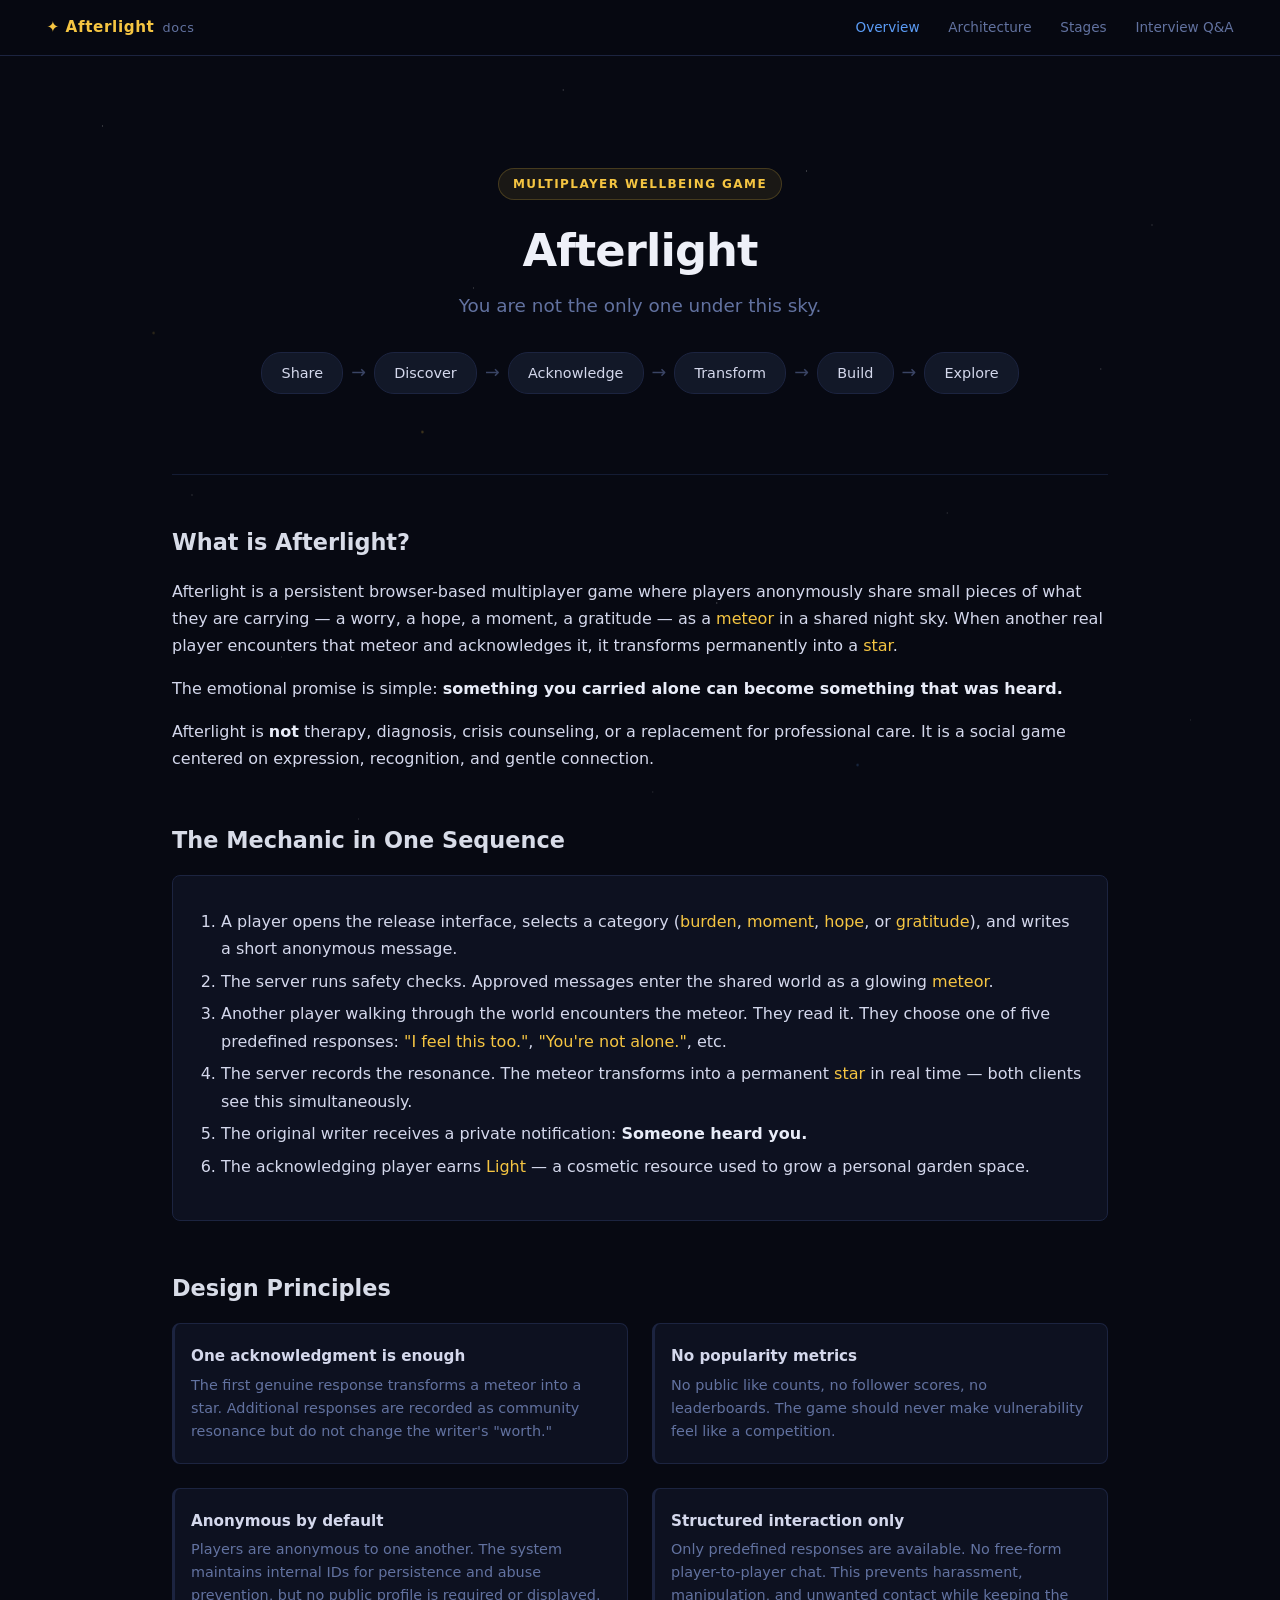
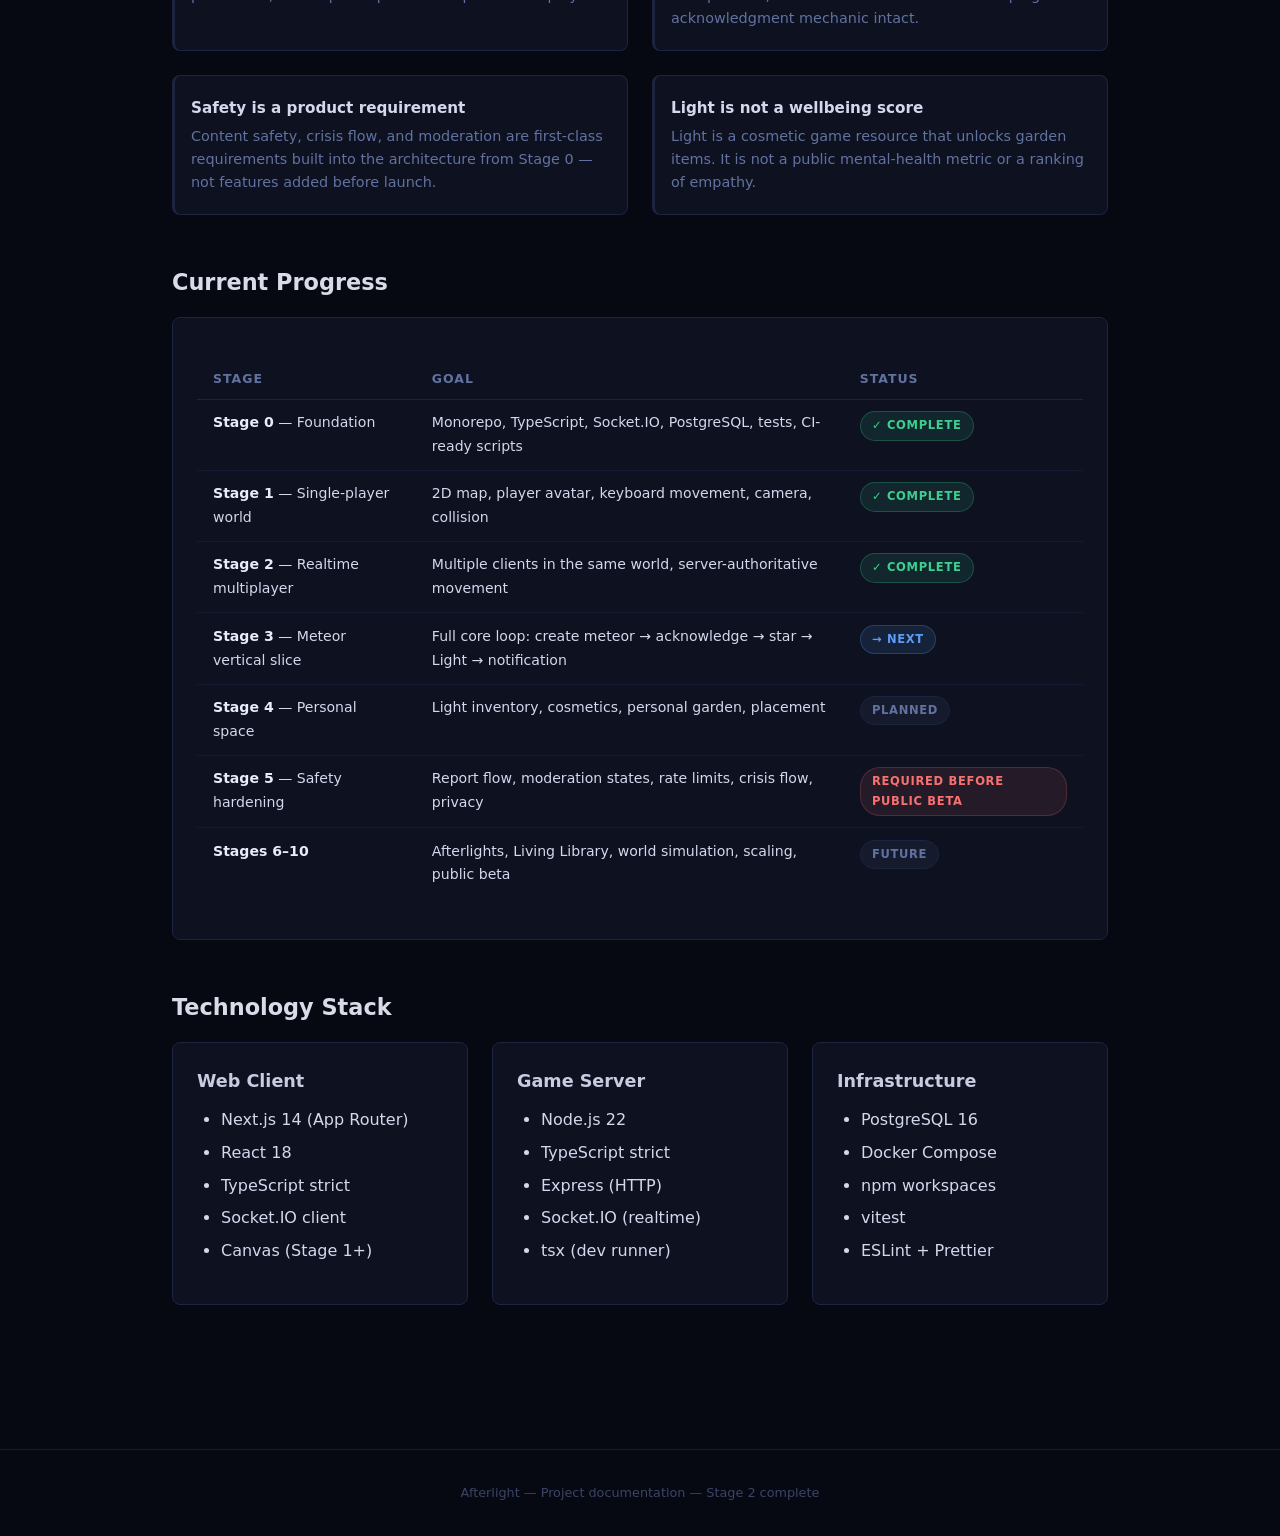
==== index.html @ d6224645 "docs: Afterlight documentation site — Stages 0-2 Covers architecture, development stages (0-2 comple" ====
<!DOCTYPE html>
<html lang="en">
<head>
  <meta charset="UTF-8">
  <meta name="viewport" content="width=device-width, initial-scale=1.0">
  <title>Afterlight — Project Overview</title>
  <link rel="stylesheet" href="style.css">
</head>
<body>
<nav>
  <a href="index.html" class="nav-brand">✦ Afterlight <span>docs</span></a>
  <a href="index.html" class="active">Overview</a>
  <a href="architecture.html">Architecture</a>
  <a href="stages.html">Stages</a>
  <a href="interview.html">Interview Q&amp;A</a>
</nav>

<div class="page">
<div class="container">

  <div class="hero">
    <div class="hero-tag">Multiplayer Wellbeing Game</div>
    <h1>Afterlight</h1>
    <p class="subtitle">You are not the only one under this sky.</p>
    <div class="loop-row">
      <span class="loop-step">Share</span>
      <span class="loop-arrow">→</span>
      <span class="loop-step">Discover</span>
      <span class="loop-arrow">→</span>
      <span class="loop-step">Acknowledge</span>
      <span class="loop-arrow">→</span>
      <span class="loop-step">Transform</span>
      <span class="loop-arrow">→</span>
      <span class="loop-step">Build</span>
      <span class="loop-arrow">→</span>
      <span class="loop-step">Explore</span>
    </div>
  </div>

  <div class="section">
    <h2>What is Afterlight?</h2>
    <p>
      Afterlight is a persistent browser-based multiplayer game where players anonymously share small pieces of what they are carrying — a worry, a hope, a moment, a gratitude — as a <em>meteor</em> in a shared night sky. When another real player encounters that meteor and acknowledges it, it transforms permanently into a <em>star</em>.
    </p>
    <p>
      The emotional promise is simple: <strong>something you carried alone can become something that was heard.</strong>
    </p>
    <p>
      Afterlight is <strong>not</strong> therapy, diagnosis, crisis counseling, or a replacement for professional care. It is a social game centered on expression, recognition, and gentle connection.
    </p>
  </div>

  <div class="section">
    <h2>The Mechanic in One Sequence</h2>
    <div class="card">
      <ol>
        <li>A player opens the release interface, selects a category (<em>burden</em>, <em>moment</em>, <em>hope</em>, or <em>gratitude</em>), and writes a short anonymous message.</li>
        <li>The server runs safety checks. Approved messages enter the shared world as a glowing <em>meteor</em>.</li>
        <li>Another player walking through the world encounters the meteor. They read it. They choose one of five predefined responses: <em>"I feel this too."</em>, <em>"You're not alone."</em>, etc.</li>
        <li>The server records the resonance. The meteor transforms into a permanent <em>star</em> in real time — both clients see this simultaneously.</li>
        <li>The original writer receives a private notification: <strong>Someone heard you.</strong></li>
        <li>The acknowledging player earns <em>Light</em> — a cosmetic resource used to grow a personal garden space.</li>
      </ol>
    </div>
  </div>

  <div class="section">
    <h2>Design Principles</h2>
    <div class="two-col">
      <div class="principle">
        <strong>One acknowledgment is enough</strong>
        The first genuine response transforms a meteor into a star. Additional responses are recorded as community resonance but do not change the writer's "worth."
      </div>
      <div class="principle">
        <strong>No popularity metrics</strong>
        No public like counts, no follower scores, no leaderboards. The game should never make vulnerability feel like a competition.
      </div>
      <div class="principle">
        <strong>Anonymous by default</strong>
        Players are anonymous to one another. The system maintains internal IDs for persistence and abuse prevention, but no public profile is required or displayed.
      </div>
      <div class="principle">
        <strong>Structured interaction only</strong>
        Only predefined responses are available. No free-form player-to-player chat. This prevents harassment, manipulation, and unwanted contact while keeping the acknowledgment mechanic intact.
      </div>
      <div class="principle">
        <strong>Safety is a product requirement</strong>
        Content safety, crisis flow, and moderation are first-class requirements built into the architecture from Stage 0 — not features added before launch.
      </div>
      <div class="principle">
        <strong>Light is not a wellbeing score</strong>
        Light is a cosmetic game resource that unlocks garden items. It is not a public mental-health metric or a ranking of empathy.
      </div>
    </div>
  </div>

  <div class="section">
    <h2>Current Progress</h2>
    <div class="card">
      <table>
        <thead>
          <tr>
            <th>Stage</th>
            <th>Goal</th>
            <th>Status</th>
          </tr>
        </thead>
        <tbody>
          <tr>
            <td><strong>Stage 0</strong> — Foundation</td>
            <td>Monorepo, TypeScript, Socket.IO, PostgreSQL, tests, CI-ready scripts</td>
            <td><span class="badge badge-complete">✓ Complete</span></td>
          </tr>
          <tr>
            <td><strong>Stage 1</strong> — Single-player world</td>
            <td>2D map, player avatar, keyboard movement, camera, collision</td>
            <td><span class="badge badge-complete">✓ Complete</span></td>
          </tr>
          <tr>
            <td><strong>Stage 2</strong> — Realtime multiplayer</td>
            <td>Multiple clients in the same world, server-authoritative movement</td>
            <td><span class="badge badge-complete">✓ Complete</span></td>
          </tr>
          <tr>
            <td><strong>Stage 3</strong> — Meteor vertical slice</td>
            <td>Full core loop: create meteor → acknowledge → star → Light → notification</td>
            <td><span class="badge badge-next">→ Next</span></td>
          </tr>
          <tr>
            <td><strong>Stage 4</strong> — Personal space</td>
            <td>Light inventory, cosmetics, personal garden, placement</td>
            <td><span class="badge badge-planned">Planned</span></td>
          </tr>
          <tr>
            <td><strong>Stage 5</strong> — Safety hardening</td>
            <td>Report flow, moderation states, rate limits, crisis flow, privacy</td>
            <td><span class="badge badge-safety">Required before public beta</span></td>
          </tr>
          <tr>
            <td><strong>Stages 6–10</strong></td>
            <td>Afterlights, Living Library, world simulation, scaling, public beta</td>
            <td><span class="badge badge-planned">Future</span></td>
          </tr>
        </tbody>
      </table>
    </div>
  </div>

  <div class="section">
    <h2>Technology Stack</h2>
    <div class="three-col">
      <div class="card">
        <h3>Web Client</h3>
        <ul>
          <li>Next.js 14 (App Router)</li>
          <li>React 18</li>
          <li>TypeScript strict</li>
          <li>Socket.IO client</li>
          <li>Canvas (Stage 1+)</li>
        </ul>
      </div>
      <div class="card">
        <h3>Game Server</h3>
        <ul>
          <li>Node.js 22</li>
          <li>TypeScript strict</li>
          <li>Express (HTTP)</li>
          <li>Socket.IO (realtime)</li>
          <li>tsx (dev runner)</li>
        </ul>
      </div>
      <div class="card">
        <h3>Infrastructure</h3>
        <ul>
          <li>PostgreSQL 16</li>
          <li>Docker Compose</li>
          <li>npm workspaces</li>
          <li>vitest</li>
          <li>ESLint + Prettier</li>
        </ul>
      </div>
    </div>
  </div>

</div>
</div>

<footer>
  Afterlight &mdash; Project documentation &mdash; Stage 2 complete
</footer>
</body>
</html>
---- style.css ----
/* ── Afterlight Docs Design System ───────────────────────────────────────── */

:root {
  --bg:           #07091200;
  --bg-page:      #070912;
  --bg-surface:   #0d1120;
  --bg-elevated:  #121828;
  --border:       #1c2440;
  --border-soft:  #141c34;

  --text:         #d4d8ec;
  --text-muted:   #6272a0;
  --text-faint:   #3a4464;

  --gold:         #f5c542;
  --gold-dim:     #a07c20;
  --blue:         #5b9cf6;
  --blue-dim:     #2a4a80;
  --green:        #3ecf8e;
  --green-dim:    #1a5c40;
  --orange:       #f59e0b;
  --orange-dim:   #6b4205;
  --purple:       #a78bfa;
  --red:          #f87171;

  --radius:       8px;
  --radius-sm:    4px;
  --shadow:       0 2px 16px rgba(0,0,0,0.4);
  --font-mono:    'SF Mono','Cascadia Code','Fira Mono',Consolas,monospace;
}

*, *::before, *::after { box-sizing: border-box; margin: 0; padding: 0; }

html { font-size: 16px; scroll-behavior: smooth; }

body {
  font-family: -apple-system, BlinkMacSystemFont, 'Segoe UI', system-ui, sans-serif;
  background-color: var(--bg-page);
  color: var(--text);
  line-height: 1.7;
  min-height: 100vh;
}

/* starfield */
body::before {
  content: '';
  position: fixed;
  inset: 0;
  background-image:
    radial-gradient(1px 1px at 8%   14%, rgba(255,255,255,.35) 0%, transparent 100%),
    radial-gradient(1px 1px at 22%  73%, rgba(255,255,255,.20) 0%, transparent 100%),
    radial-gradient(1px 1px at 37%  32%, rgba(255,255,255,.30) 0%, transparent 100%),
    radial-gradient(1px 1px at 51%  88%, rgba(255,255,255,.18) 0%, transparent 100%),
    radial-gradient(1px 1px at 63%  19%, rgba(255,255,255,.40) 0%, transparent 100%),
    radial-gradient(1px 1px at 74%  57%, rgba(255,255,255,.22) 0%, transparent 100%),
    radial-gradient(1px 1px at 86%  41%, rgba(255,255,255,.28) 0%, transparent 100%),
    radial-gradient(1px 1px at 93%  80%, rgba(255,255,255,.15) 0%, transparent 100%),
    radial-gradient(1px 1px at 15%  55%, rgba(255,255,255,.25) 0%, transparent 100%),
    radial-gradient(1px 1px at 44%  10%, rgba(255,255,255,.33) 0%, transparent 100%),
    radial-gradient(1px 1px at 78%   4%, rgba(255,255,255,.20) 0%, transparent 100%),
    radial-gradient(1px 1px at 56%  67%, rgba(255,255,255,.38) 0%, transparent 100%),
    radial-gradient(1px 1px at 28%  91%, rgba(255,255,255,.17) 0%, transparent 100%),
    radial-gradient(1px 1px at 90%  25%, rgba(255,255,255,.26) 0%, transparent 100%),
    radial-gradient(2px 2px at 33%  48%, rgba(245,197,66,.30) 0%, transparent 100%),
    radial-gradient(2px 2px at 67%  85%, rgba(91,156,246,.25) 0%, transparent 100%),
    radial-gradient(2px 2px at 12%  37%, rgba(245,197,66,.20) 0%, transparent 100%);
  pointer-events: none;
  z-index: 0;
}

/* ── Navigation ─────────────────────────────────────────────────────────── */

nav {
  position: sticky;
  top: 0;
  z-index: 100;
  background: rgba(7,9,18,.92);
  backdrop-filter: blur(12px);
  border-bottom: 1px solid var(--border);
  padding: 0 2rem;
  display: flex;
  align-items: center;
  gap: 0;
  height: 56px;
}

.nav-brand {
  font-size: .95rem;
  font-weight: 700;
  color: var(--gold);
  text-decoration: none;
  letter-spacing: .04em;
  margin-right: auto;
  display: flex;
  align-items: center;
  gap: .5rem;
}

.nav-brand span { color: var(--text-muted); font-weight: 400; font-size: .8rem; }

nav a {
  color: var(--text-muted);
  text-decoration: none;
  font-size: .85rem;
  padding: .4rem .9rem;
  border-radius: var(--radius-sm);
  transition: color .15s, background .15s;
}
nav a:hover { color: var(--text); background: var(--bg-elevated); }
nav a.active { color: var(--blue); }

/* ── Layout ─────────────────────────────────────────────────────────────── */

.page { position: relative; z-index: 1; }

.container {
  max-width: 1000px;
  margin: 0 auto;
  padding: 3rem 2rem 6rem;
}

.container-wide {
  max-width: 1200px;
  margin: 0 auto;
  padding: 3rem 2rem 6rem;
}

.two-col {
  display: grid;
  grid-template-columns: 1fr 1fr;
  gap: 1.5rem;
}

.three-col {
  display: grid;
  grid-template-columns: repeat(3, 1fr);
  gap: 1.5rem;
}

@media (max-width: 720px) {
  .two-col, .three-col { grid-template-columns: 1fr; }
  nav { padding: 0 1rem; }
  .container, .container-wide { padding: 2rem 1.2rem 4rem; }
}

/* ── Typography ─────────────────────────────────────────────────────────── */

.hero {
  text-align: center;
  padding: 4rem 0 3rem;
  border-bottom: 1px solid var(--border-soft);
  margin-bottom: 3rem;
}

.hero-tag {
  display: inline-block;
  font-size: .75rem;
  font-weight: 600;
  letter-spacing: .12em;
  text-transform: uppercase;
  color: var(--gold);
  background: rgba(245,197,66,.08);
  border: 1px solid rgba(245,197,66,.2);
  border-radius: 20px;
  padding: .3rem .9rem;
  margin-bottom: 1.5rem;
}

.hero h1 {
  font-size: 2.8rem;
  font-weight: 700;
  line-height: 1.2;
  color: #eef0f8;
  margin-bottom: .8rem;
  letter-spacing: -.02em;
}

.hero .subtitle {
  font-size: 1.15rem;
  color: var(--text-muted);
  max-width: 560px;
  margin: 0 auto 2rem;
  line-height: 1.6;
}

h1 { font-size: 2rem; font-weight: 700; color: #eef0f8; margin-bottom: 1.5rem; letter-spacing: -.02em; }
h2 { font-size: 1.4rem; font-weight: 600; color: #d8dce8; margin: 2.5rem 0 1rem; }
h3 { font-size: 1.1rem; font-weight: 600; color: #c8cce0; margin: 1.5rem 0 .6rem; }
h4 { font-size: .95rem; font-weight: 600; color: var(--text-muted); text-transform: uppercase; letter-spacing: .08em; margin: 1rem 0 .4rem; }

p { margin-bottom: 1rem; }
p:last-child { margin-bottom: 0; }

a { color: var(--blue); text-decoration: none; }
a:hover { text-decoration: underline; }

strong { color: #e8ecf8; font-weight: 600; }
em { color: var(--gold); font-style: normal; }

ul, ol { margin: .5rem 0 1rem 1.5rem; }
li { margin-bottom: .35rem; }

hr { border: none; border-top: 1px solid var(--border); margin: 2.5rem 0; }

/* ── Cards ──────────────────────────────────────────────────────────────── */

.card {
  background: var(--bg-surface);
  border: 1px solid var(--border);
  border-radius: var(--radius);
  padding: 1.5rem;
}

.card-header {
  display: flex;
  align-items: center;
  gap: .75rem;
  margin-bottom: 1rem;
}

.card h3 { margin-top: 0; }

.section { margin-bottom: 3rem; }

/* ── Code ───────────────────────────────────────────────────────────────── */

code {
  font-family: var(--font-mono);
  font-size: .82em;
  background: var(--bg-elevated);
  border: 1px solid var(--border);
  border-radius: 3px;
  padding: .1em .4em;
  color: var(--purple);
}

pre {
  font-family: var(--font-mono);
  font-size: .82rem;
  background: var(--bg-elevated);
  border: 1px solid var(--border);
  border-radius: var(--radius);
  padding: 1.25rem 1.5rem;
  overflow-x: auto;
  line-height: 1.6;
  color: #c8d0e8;
  margin: 1rem 0;
}

pre code {
  background: none;
  border: none;
  padding: 0;
  font-size: inherit;
  color: inherit;
}

.kw  { color: #a78bfa; }  /* keyword / type */
.st  { color: #86efac; }  /* string */
.cm  { color: #4a5568; }  /* comment */
.nb  { color: #5b9cf6; }  /* name/identifier */
.nu  { color: #f5c542; }  /* number */
.op  { color: #94a3b8; }  /* operator */

/* ── Badges ─────────────────────────────────────────────────────────────── */

.badge {
  display: inline-flex;
  align-items: center;
  gap: .35rem;
  font-size: .72rem;
  font-weight: 600;
  letter-spacing: .06em;
  text-transform: uppercase;
  padding: .25rem .7rem;
  border-radius: 20px;
}

.badge-complete  { background: rgba(62,207,142,.12); color: var(--green); border: 1px solid rgba(62,207,142,.25); }
.badge-next      { background: rgba(91,156,246,.12); color: var(--blue);  border: 1px solid rgba(91,156,246,.25); }
.badge-planned   { background: rgba(98,113,155,.10); color: var(--text-muted); border: 1px solid var(--border); }
.badge-safety    { background: rgba(248,113,113,.10); color: var(--red);  border: 1px solid rgba(248,113,113,.2); }

/* ── Stage Timeline ─────────────────────────────────────────────────────── */

.stage-list { display: flex; flex-direction: column; gap: 0; }

.stage-item {
  display: grid;
  grid-template-columns: 48px 1fr;
  gap: 0 1.25rem;
  position: relative;
}

.stage-item:not(:last-child) .stage-line { display: block; }

.stage-dot-wrap {
  display: flex;
  flex-direction: column;
  align-items: center;
  gap: 0;
}

.stage-dot {
  width: 36px;
  height: 36px;
  border-radius: 50%;
  display: flex;
  align-items: center;
  justify-content: center;
  font-size: .8rem;
  font-weight: 700;
  flex-shrink: 0;
  z-index: 1;
}

.stage-dot.complete  { background: rgba(62,207,142,.15); color: var(--green); border: 2px solid var(--green); }
.stage-dot.next      { background: rgba(91,156,246,.12); color: var(--blue);  border: 2px solid var(--blue); }
.stage-dot.planned   { background: var(--bg-elevated); color: var(--text-faint); border: 2px solid var(--border); }

.stage-line {
  display: none;
  width: 2px;
  flex: 1;
  background: var(--border);
  min-height: 1.5rem;
}

.stage-body {
  padding-bottom: 2rem;
}

.stage-body h3 { margin-top: .4rem; margin-bottom: .3rem; }
.stage-body p  { color: var(--text-muted); font-size: .9rem; }

/* ── Core Loop ──────────────────────────────────────────────────────────── */

.loop-row {
  display: flex;
  align-items: center;
  justify-content: center;
  flex-wrap: wrap;
  gap: .5rem;
  margin: 2rem 0;
}

.loop-step {
  background: var(--bg-elevated);
  border: 1px solid var(--border);
  border-radius: 20px;
  padding: .5rem 1.2rem;
  font-size: .9rem;
  font-weight: 500;
  color: var(--text);
}

.loop-arrow { color: var(--text-faint); font-size: 1.1rem; }

/* ── Architecture Diagram ───────────────────────────────────────────────── */

.arch-diagram {
  background: var(--bg-elevated);
  border: 1px solid var(--border);
  border-radius: var(--radius);
  padding: 2rem;
  font-family: var(--font-mono);
  font-size: .8rem;
  line-height: 1.8;
  color: #8892b0;
  overflow-x: auto;
}

.arch-diagram .hl  { color: #e8ecf8; }
.arch-diagram .acc { color: var(--blue); }
.arch-diagram .grn { color: var(--green); }
.arch-diagram .gld { color: var(--gold); }
.arch-diagram .pur { color: var(--purple); }

/* ── Q&A Accordion ──────────────────────────────────────────────────────── */

.qa-section { margin-bottom: 3rem; }

.qa-section h2 {
  display: flex;
  align-items: center;
  gap: .75rem;
  font-size: 1.1rem;
  color: var(--text-muted);
  text-transform: uppercase;
  letter-spacing: .1em;
  margin-bottom: 1rem;
}

.qa-section h2 .qa-icon {
  width: 28px;
  height: 28px;
  border-radius: 50%;
  display: flex;
  align-items: center;
  justify-content: center;
  font-size: .8rem;
}

details {
  background: var(--bg-surface);
  border: 1px solid var(--border);
  border-radius: var(--radius);
  margin-bottom: .75rem;
  overflow: hidden;
}

details[open] { border-color: var(--blue-dim); }

summary {
  padding: 1rem 1.25rem;
  cursor: pointer;
  font-weight: 500;
  font-size: .95rem;
  color: #c8d0e8;
  display: flex;
  align-items: flex-start;
  gap: .75rem;
  list-style: none;
  user-select: none;
  transition: background .15s;
}

summary::-webkit-details-marker { display: none; }
summary:hover { background: var(--bg-elevated); }

summary::before {
  content: '›';
  color: var(--text-muted);
  font-size: 1.1rem;
  line-height: 1.2;
  transition: transform .2s;
  flex-shrink: 0;
}

details[open] summary::before { transform: rotate(90deg); color: var(--blue); }
details[open] summary { color: #e8ecf8; }

.qa-answer {
  padding: 0 1.25rem 1.25rem 2.75rem;
  font-size: .93rem;
  line-height: 1.75;
  color: var(--text-muted);
  border-top: 1px solid var(--border-soft);
  padding-top: 1rem;
}

.qa-answer p { margin-bottom: .85rem; }
.qa-answer p:last-child { margin-bottom: 0; }
.qa-answer strong { color: var(--text); }
.qa-answer ul { margin: .5rem 0 .85rem 1.25rem; }
.qa-answer li { margin-bottom: .4rem; }

/* ── ADR List ───────────────────────────────────────────────────────────── */

.adr-list { display: flex; flex-direction: column; gap: 1rem; }

.adr-card {
  background: var(--bg-surface);
  border: 1px solid var(--border);
  border-radius: var(--radius);
  padding: 1.25rem 1.5rem;
  border-left: 3px solid var(--blue-dim);
}

.adr-card h3 { margin-top: 0; font-size: 1rem; color: #d8dce8; }
.adr-card h3 span { color: var(--text-muted); font-weight: 400; font-size: .85rem; margin-right: .5rem; }
.adr-card p { font-size: .9rem; color: var(--text-muted); margin-bottom: .5rem; }
.adr-card p:last-child { margin-bottom: 0; }

/* ── Principle Cards ────────────────────────────────────────────────────── */

.principle {
  background: var(--bg-surface);
  border: 1px solid var(--border);
  border-radius: var(--radius);
  padding: 1.25rem;
  font-size: .9rem;
  color: var(--text-muted);
  line-height: 1.6;
  position: relative;
  padding-left: 1rem;
  border-left: 3px solid var(--border);
}

.principle strong { display: block; color: var(--text); margin-bottom: .3rem; font-size: .95rem; }

/* ── Table ──────────────────────────────────────────────────────────────── */

table { width: 100%; border-collapse: collapse; font-size: .88rem; margin: 1rem 0; }
th { text-align: left; color: var(--text-muted); font-size: .78rem; text-transform: uppercase; letter-spacing: .08em; padding: .6rem 1rem; border-bottom: 1px solid var(--border); }
td { padding: .7rem 1rem; border-bottom: 1px solid var(--border-soft); color: var(--text); vertical-align: top; }
tr:last-child td { border-bottom: none; }
tr:hover td { background: rgba(255,255,255,.02); }

/* ── Footer ─────────────────────────────────────────────────────────────── */

footer {
  position: relative;
  z-index: 1;
  text-align: center;
  padding: 2rem;
  border-top: 1px solid var(--border-soft);
  color: var(--text-faint);
  font-size: .8rem;
}

/* ── Scrollbar ──────────────────────────────────────────────────────────── */

::-webkit-scrollbar { width: 6px; height: 6px; }
::-webkit-scrollbar-track { background: var(--bg-page); }
::-webkit-scrollbar-thumb { background: var(--border); border-radius: 3px; }
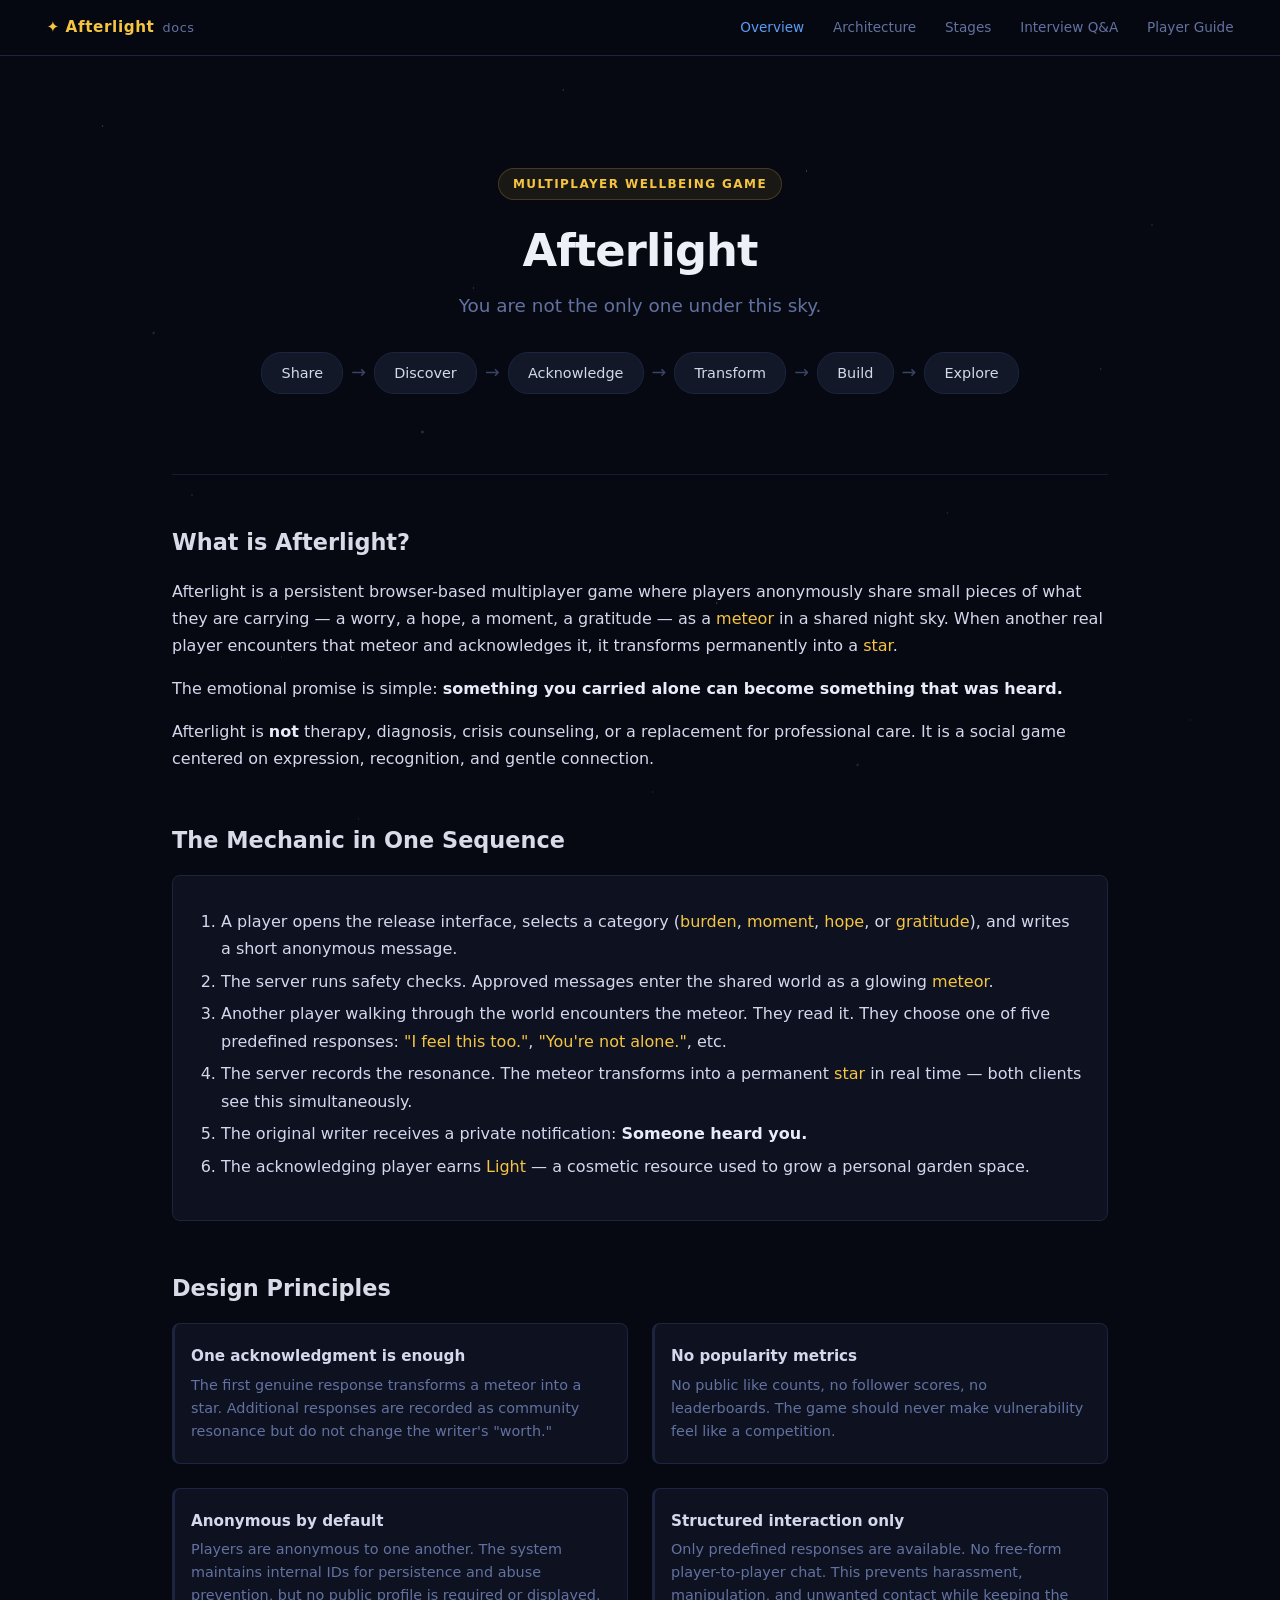
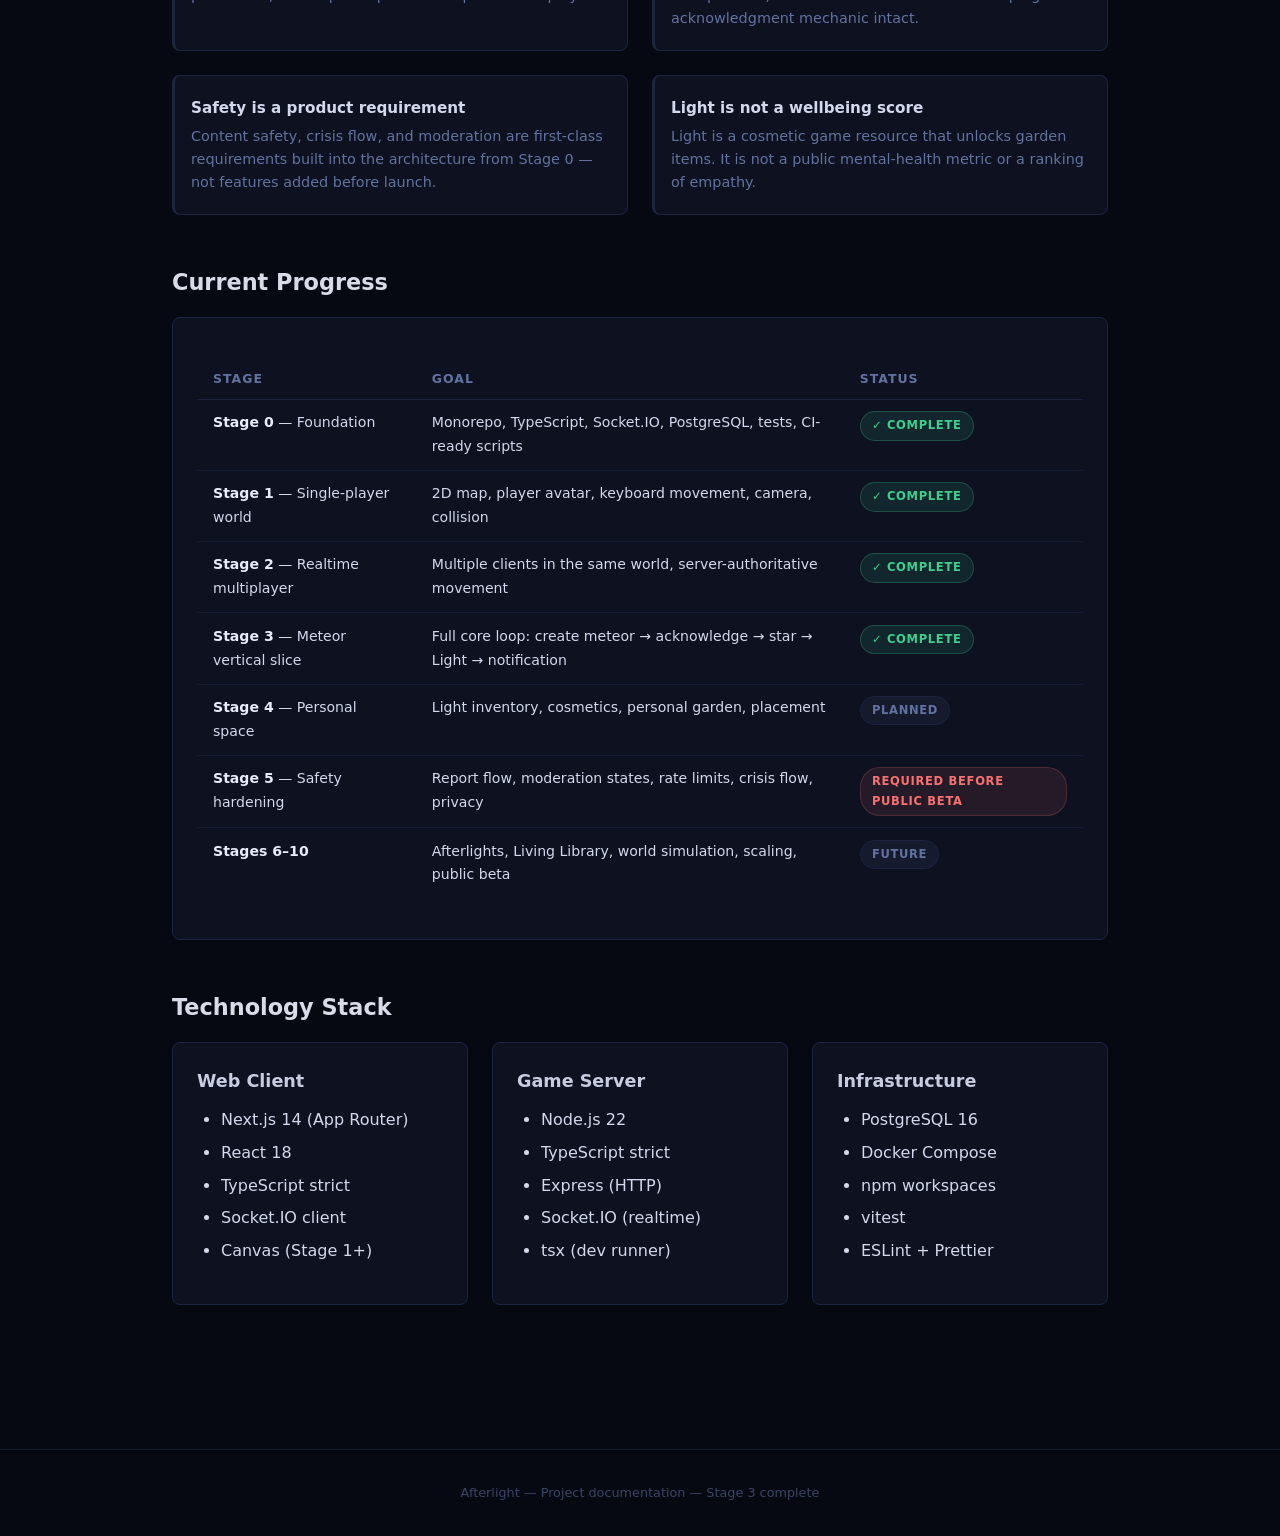
==== commit 5d5cb8dd: "docs(stage-3): mark complete, add player guide, update nav - Stage 3 badge → Complete across index, " ====
--- a/index.html
+++ b/index.html
@@ -13,6 +13,7 @@
   <a href="architecture.html">Architecture</a>
   <a href="stages.html">Stages</a>
   <a href="interview.html">Interview Q&amp;A</a>
+  <a href="guide.html">Player Guide</a>
 </nav>
 
 <div class="page">
@@ -124,7 +125,7 @@
           <tr>
             <td><strong>Stage 3</strong> — Meteor vertical slice</td>
             <td>Full core loop: create meteor → acknowledge → star → Light → notification</td>
-            <td><span class="badge badge-next">→ Next</span></td>
+            <td><span class="badge badge-complete">✓ Complete</span></td>
           </tr>
           <tr>
             <td><strong>Stage 4</strong> — Personal space</td>
@@ -186,7 +187,7 @@
 </div>
 
 <footer>
-  Afterlight &mdash; Project documentation &mdash; Stage 2 complete
+  Afterlight &mdash; Project documentation &mdash; Stage 3 complete
 </footer>
 </body>
 </html>
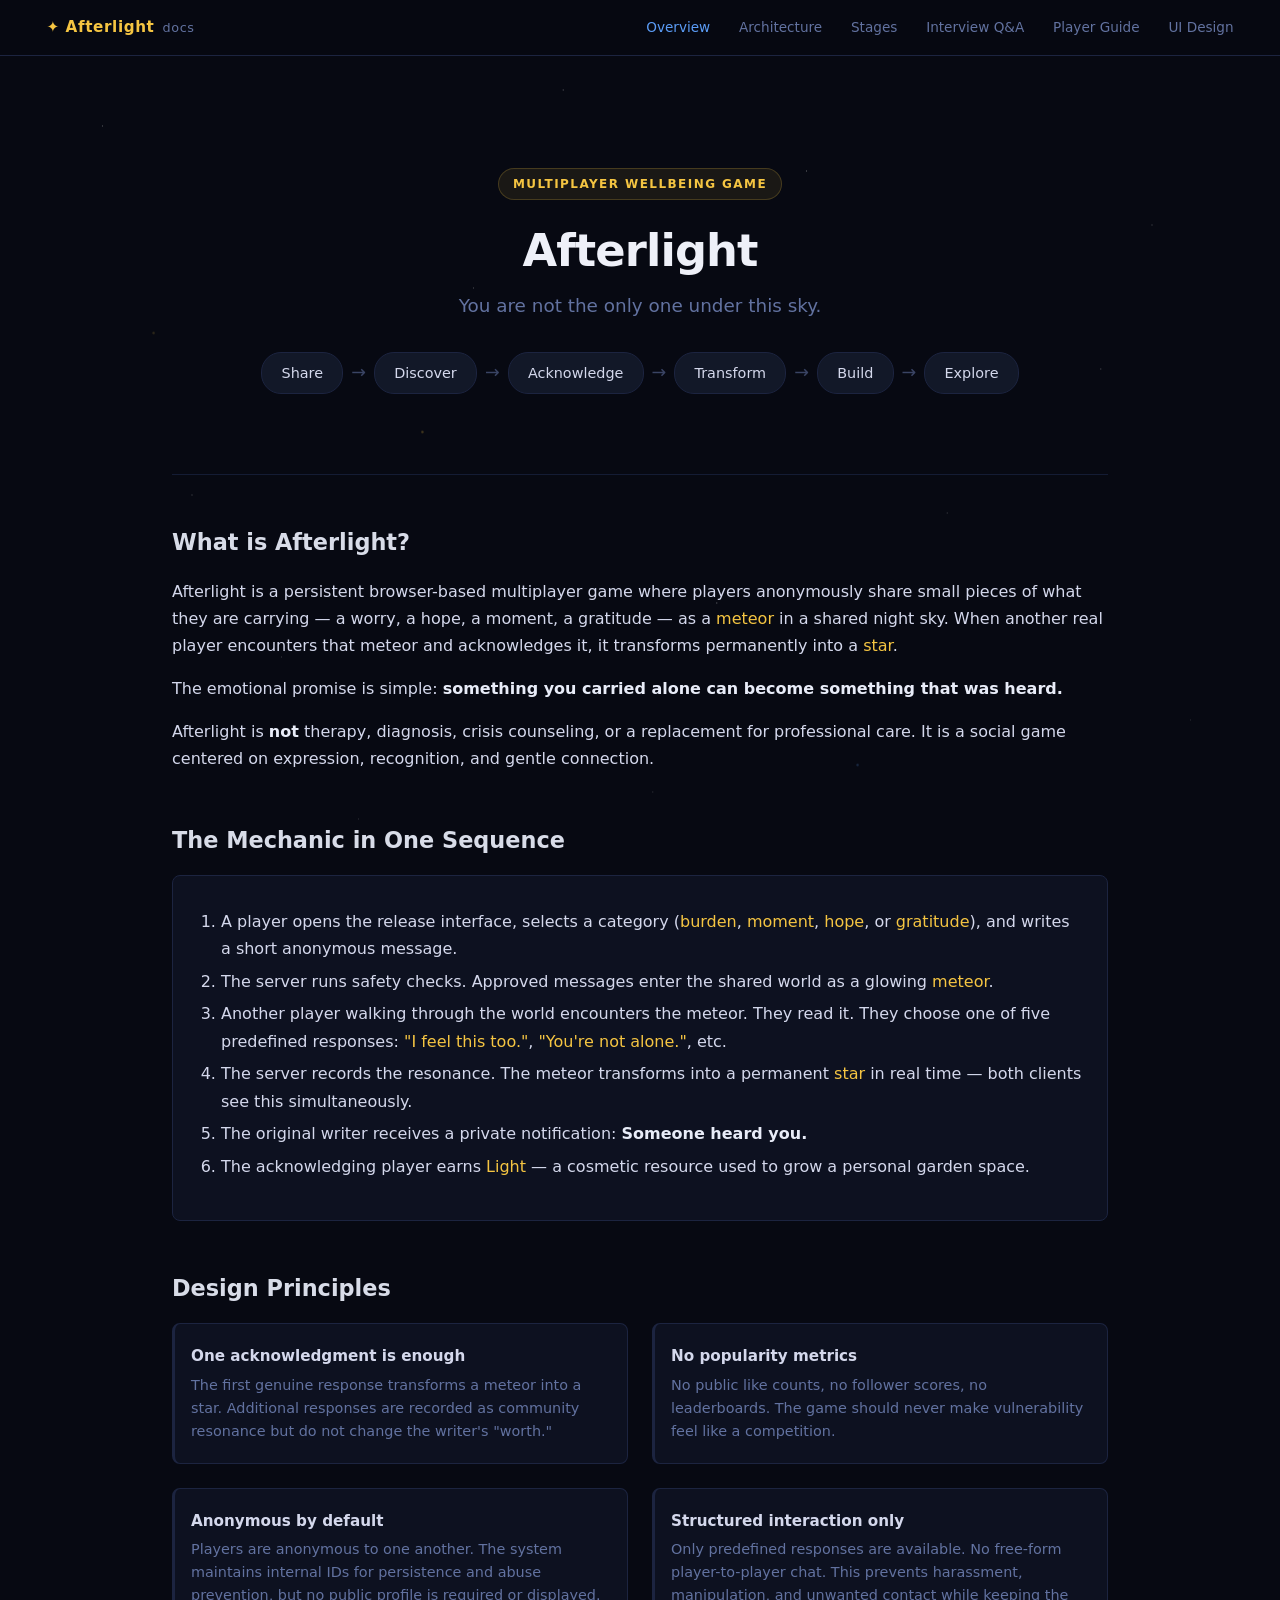
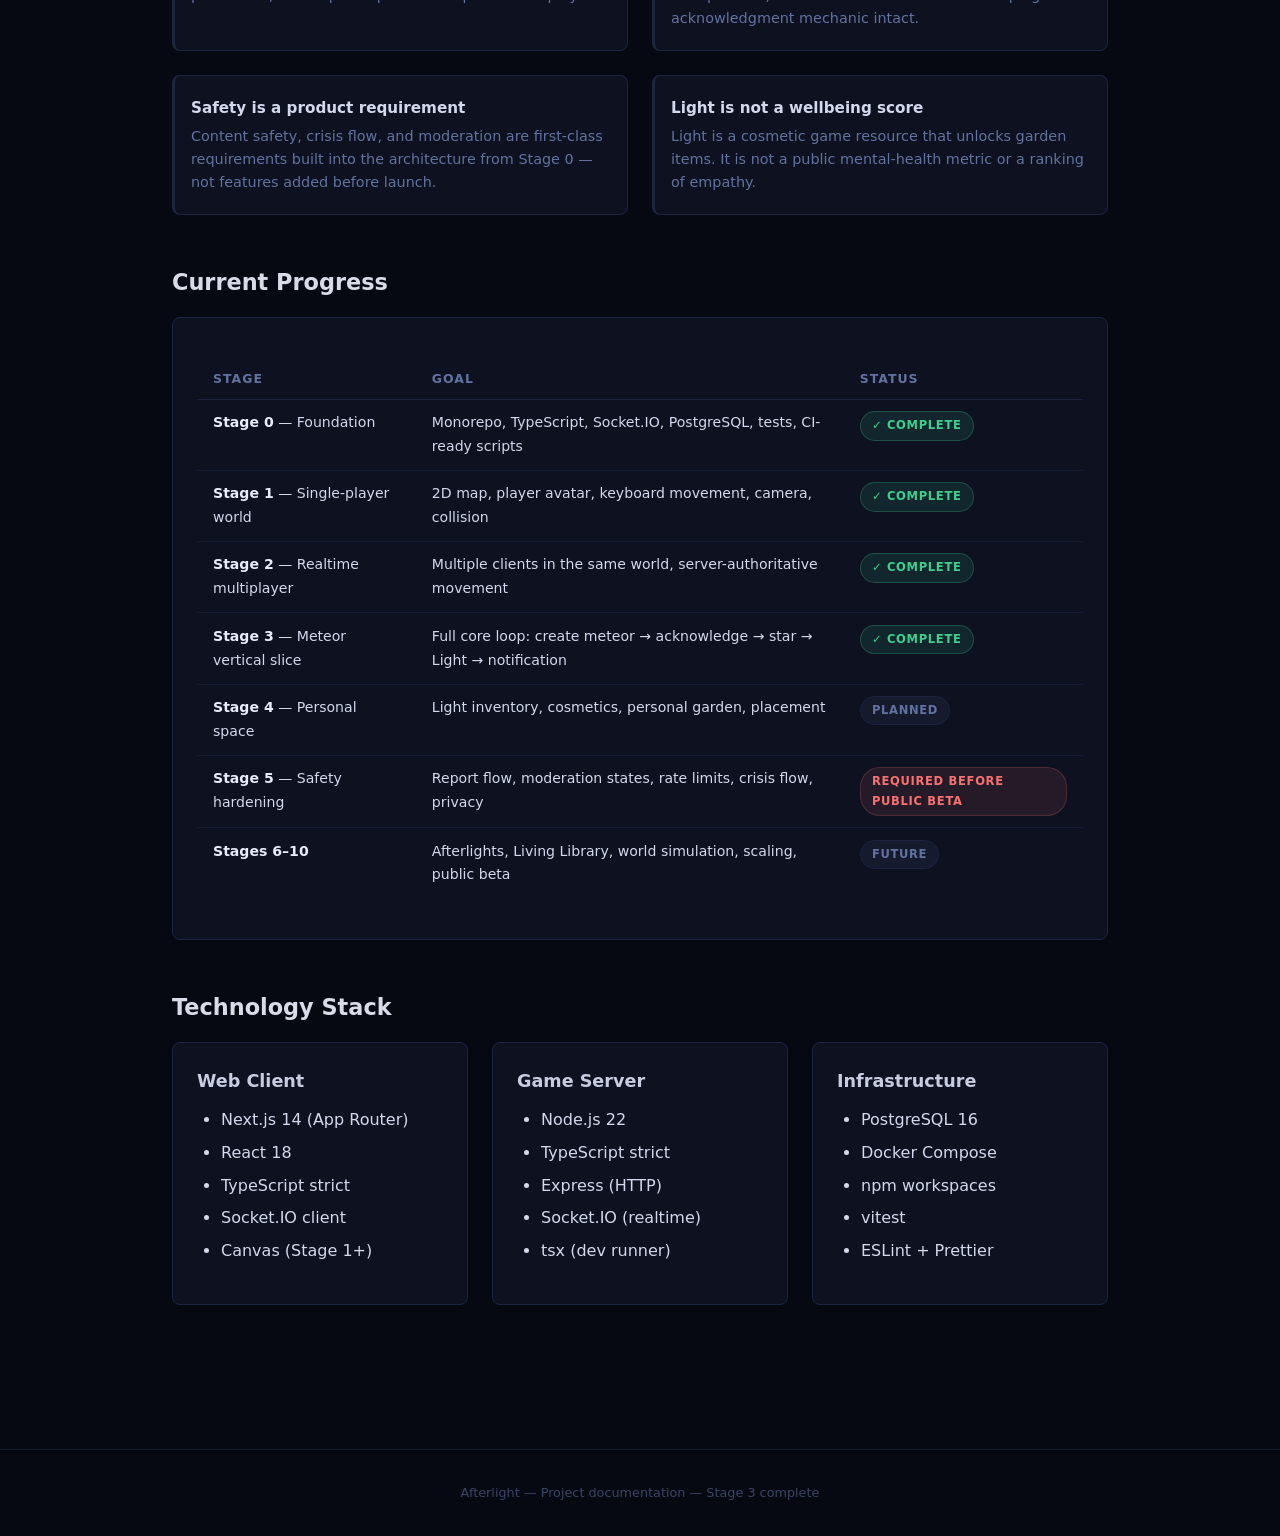
==== commit 46fca047: "docs(stage-5): add UI/UX design plan page New ui-design.html covers the full visual direction for St" ====
--- a/index.html
+++ b/index.html
@@ -14,6 +14,7 @@
   <a href="stages.html">Stages</a>
   <a href="interview.html">Interview Q&amp;A</a>
   <a href="guide.html">Player Guide</a>
+  <a href="ui-design.html">UI Design</a>
 </nav>
 
 <div class="page">
